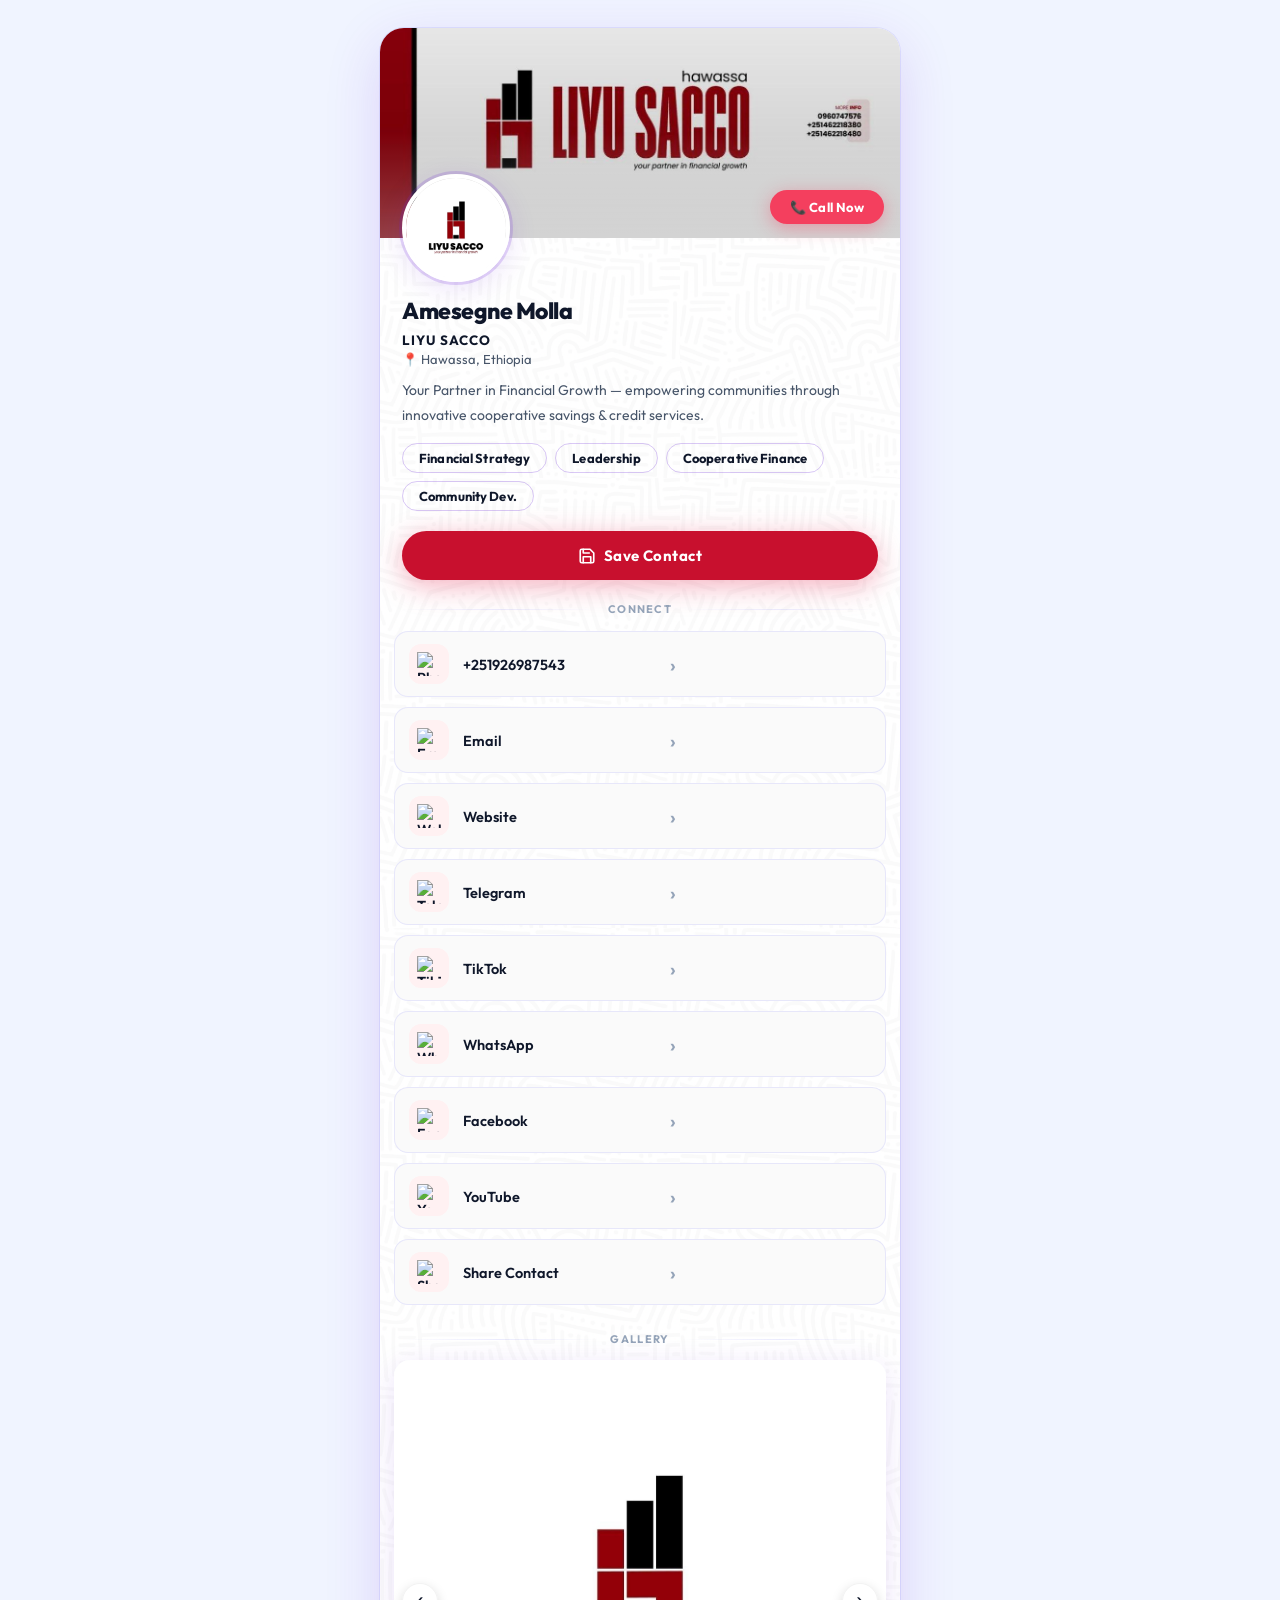
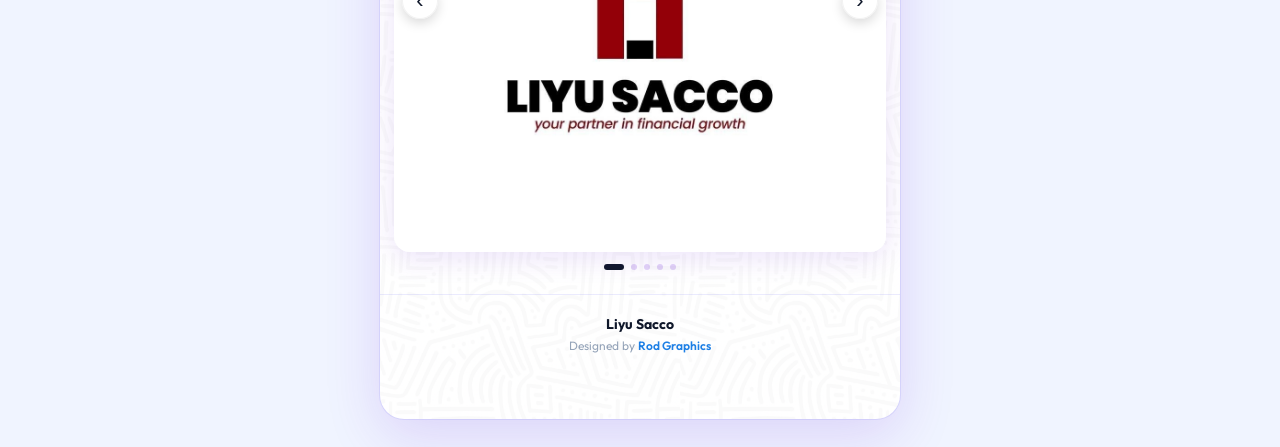
==== profiles/amesegne.html @ be4a0697 "style: change Rod Graphics link color to blue" ====
<!DOCTYPE html>
<html lang="en">

<head>
  <meta charset="UTF-8" />
  <meta name="viewport" content="width=device-width, initial-scale=1.0" />
  <meta name="description"
    content="Tekle Mola — CEO at Liyu Sacco. Your Partner in Financial Growth. Connect on all platforms." />
  <title>Amesegne Molla | Liyu Sacco</title>

  <!-- Preconnect for Google Fonts -->
  <link rel="preconnect" href="https://fonts.googleapis.com" />
  <link rel="preconnect" href="https://fonts.gstatic.com" crossorigin />

  <!-- Premium CSS -->
  <link rel="stylesheet" href="../css/style.css" />

  <!-- Favicon -->
  <link rel="icon" href="../favicon.ico" type="image/x-icon" />
</head>

<body>

  <!-- ── Main Card ── -->
  <div class="container">

    <!-- Cover + Profile Photo -->
    <div class="cover-photo" id="coverPhoto">
      <img src="../images/cover.png" alt="Liyu Sacco Cover" />
      <img src="../images/profile.png" alt="Tekle Mola Profile Photo" class="profile-img" id="profilePhoto"
        data-img="../images/profile.png" />
      <a href="tel:+251926987543" class="call-now">📞 Call Now</a>
    </div>

    <!-- Identity -->
    <div class="role">Amesegne Molla</div>
    <div class="location job-description">Liyu Sacco</div>
    <div class="location">📍 Hawassa, Ethiopia</div>
    <div class="bio">Your Partner in Financial Growth — empowering communities through innovative cooperative savings
      &amp; credit services.</div>



    <!-- Skill Tags -->
    <div class="skill-tags animate-on-scroll">
      <span class="skill-tag">Financial Strategy</span>
      <span class="skill-tag">Leadership</span>
      <span class="skill-tag">Cooperative Finance</span>
      <span class="skill-tag">Community Dev.</span>
    </div>

    <!-- Save Contact -->
    <a href="tel:+251926987543" class="save-contact-btn" id="saveContactBtn">
      <svg width="18" height="18" viewBox="0 0 24 24" fill="none" stroke="currentColor" stroke-width="2.2"
        stroke-linecap="round" stroke-linejoin="round">
        <path d="M19 21H5a2 2 0 0 1-2-2V5a2 2 0 0 1 2-2h11l5 5v11a2 2 0 0 1-2 2z" />
        <polyline points="17,21 17,13 7,13 7,21" />
        <polyline points="7,3 7,8 15,8" />
      </svg>
      Save Contact
    </a>

    <!-- ── Contact & Social Links ── -->
    <div class="section-divider animate-on-scroll">
      <div class="divider-line"></div>
      <div class="divider-label">Connect</div>
      <div class="divider-line"></div>
    </div>

    <div class="link-row animate-on-scroll">
      <a href="tel:+251926987543" id="link-phone">
        <div class="link-icon-wrap"><img src="https://img.icons8.com/ios-filled/50/26e07f/phone.png" alt="Phone" />
        </div>
        <span>+251926987543</span>
        <span class="link-chevron">›</span>
      </a>
    </div>

    <div class="link-row animate-on-scroll">
      <a href="mailto:liyusacco@gmail.com" id="link-email">
        <div class="link-icon-wrap"><img src="https://img.icons8.com/material-rounded/48/FFFFFF/new-post.png"
            alt="Email" /></div>
        <span>Email</span>
        <span class="link-chevron">›</span>
      </a>
    </div>

    <div class="link-row animate-on-scroll">
      <a href="https://liyusacco.com/" target="_blank" id="link-website">
        <div class="link-icon-wrap"><img src="https://img.icons8.com/color/48/internet--v1.png" alt="Website" /></div>
        <span>Website</span>
        <span class="link-chevron">›</span>
      </a>
    </div>

    <div class="link-row animate-on-scroll">
      <a href="https://t.me/+251926987543" target="_blank" id="link-telegram">
        <div class="link-icon-wrap"><img src="https://img.icons8.com/color/48/telegram-app--v1.png" alt="Telegram" />
        </div>
        <span>Telegram</span>
        <span class="link-chevron">›</span>
      </a>
    </div>

    <div class="link-row animate-on-scroll">
      <a href="https://www.tiktok.com/@liyu.saccosltd" target="_blank" id="link-tiktok">
        <div class="link-icon-wrap"><img src="https://img.icons8.com/fluency/48/tiktok.png" alt="TikTok" /></div>
        <span>TikTok</span>
        <span class="link-chevron">›</span>
      </a>
    </div>

    <div class="link-row animate-on-scroll">
      <a href="https://wa.me/+251926987543" target="_blank" id="link-whatsapp">
        <div class="link-icon-wrap"><img src="https://img.icons8.com/color/48/whatsapp--v1.png" alt="WhatsApp" /></div>
        <span>WhatsApp</span>
        <span class="link-chevron">›</span>
      </a>
    </div>

    <div class="link-row animate-on-scroll">
      <a href="https://www.facebook.com/profile.php?id=100063800807650" target="_blank" id="link-facebook">
        <div class="link-icon-wrap"><img src="https://img.icons8.com/color/48/facebook-new.png" alt="Facebook" /></div>
        <span>Facebook</span>
        <span class="link-chevron">›</span>
      </a>
    </div>

    <div class="link-row animate-on-scroll">
      <a href="https://www.youtube.com/@LiyuSacco" target="_blank" id="link-youtube">
        <div class="link-icon-wrap"><img src="https://img.icons8.com/color/48/youtube-play.png" alt="YouTube" /></div>
        <span>YouTube</span>
        <span class="link-chevron">›</span>
      </a>
    </div>

    <!-- Share Contact -->
    <div class="link-row animate-on-scroll">
      <button class="share-btn" id="shareBtn" data-name="Amesegne Molla" data-phone="+251926987543"
        data-website="https://leyucardscards.com.et/profiles/amesegne">
        <div class="link-icon-wrap">
          <img src="https://img.icons8.com/material-rounded/48/FFFFFF/share.png" alt="Share" />
        </div>
        <span>Share Contact</span>
        <span class="link-chevron">›</span>
      </button>
    </div>

    <!-- ── Portfolio Carousel ── -->
    <div class="section-divider animate-on-scroll">
      <div class="divider-line"></div>
      <div class="divider-label">Gallery</div>
      <div class="divider-line"></div>
    </div>

    <div class="portfolio-section animate-on-scroll">
      <h3>Portfolio</h3>
      <div class="carousel-container">
        <button class="carousel-nav prev" id="carouselPrev" aria-label="Previous Slide">‹</button>
        <button class="carousel-nav next" id="carouselNext" aria-label="Next Slide">›</button>
        <div class="carousel" id="clickableCarousel">
          <div class="carousel-track" id="carouselTrack">
            <img src="../images/portfolio1.png" alt="Gallery 1" />
            <img src="../images/portfolio2.png" alt="Gallery 2" />
            <img src="../images/portfolio3.png" alt="Gallery 3" />
            <img src="../images/portfolio4.png" alt="Gallery 4" />
            <img src="../images/portfolio5.png" alt="Gallery 5" />
          </div>
        </div>
        <div class="carousel-dots" id="carouselDots"></div>
      </div>
    </div>

    <!-- ── Branding Footer ── -->
    <div class="branding animate-on-scroll">
      <div class="brand-name">Liyu Sacco</div>
      <div class="brand-desc">
        Designed by <a href="https://rodcards.com.et" target="_blank">Rod Graphics</a>
      </div>
    </div>

    <!-- Modals -->
    <div class="modal" id="coverModal">
      <span class="close-btn" id="closeCover">×</span>
      <img class="modal-content" id="coverModalImg" alt="Cover" />
    </div>

    <div class="modal" id="profileModal">
      <span class="close-btn" id="closeProfile">×</span>
      <img class="modal-content" id="profileModalImg" alt="Profile" />
    </div>

    <div class="modal" id="portfolioModal">
      <span class="close-btn" id="closePortfolio">×</span>
      <img class="modal-content" id="portfolioModalImg" alt="Portfolio" />
    </div>

  </div><!-- /.container -->

  <!-- Toast -->
  <div class="toast" id="toast"></div>

  <!-- JS -->
  <script src="../js/script.js"></script>
</body>

</html>
---- css/style.css ----
/* ===================================================
   RodCards — Bright Premium Design System (Red Accent)
   =================================================== */

@import url('https://fonts.googleapis.com/css2?family=Outfit:wght@300;400;500;600;700;800&family=Inter:wght@300;400;500;600&display=swap');

/* ─── CSS Custom Properties ─────────────────────── */
:root {
  --bg-page: #f0f4ff;
  --bg-card: #ffffff;
  --bg-card-hover: #f8f7ff;
  --accent-1: #0f172a;
  /* Deep black for text and accents */
  --accent-2: #8b5cf6;
  /* Vibrant violet */
  --accent-3: #c4b5fd;
  /* Soft violet */
  --gradient-hero: linear-gradient(135deg, #6d28d9 0%, #0ea5e9 100%);
  --gradient-btn: linear-gradient(135deg, #7c3aed, #4f46e5);
  --gradient-call: linear-gradient(135deg, #0ea5e9, #6d28d9);
  --text-primary: #0f172a;
  --text-secondary: #475569;
  --text-muted: #94a3b8;
  --border: rgba(99, 102, 241, 0.13);
  --shadow-sm: 0 2px 12px rgba(109, 40, 217, 0.07);
  --shadow-md: 0 6px 28px rgba(109, 40, 217, 0.13);
  --shadow-lg: 0 16px 56px rgba(109, 40, 217, 0.16);
  --radius-card: 24px;
  --radius-pill: 999px;
  --transition: 0.26s cubic-bezier(0.4, 0, 0.2, 1);
}

/* ─── Reset & Base ───────────────────────────────── */
*,
*::before,
*::after {
  box-sizing: border-box;
  margin: 0;
  padding: 0;
}

html {
  scroll-behavior: smooth;
}

body {
  font-family: 'Outfit', 'Inter', sans-serif;
  background-color: var(--bg-page);
  color: var(--text-primary);
  min-height: 100vh;
  -webkit-font-smoothing: antialiased;
  overflow-x: hidden;
}

/* ─── Promotion Banner ──────────────────────────── */
.promotion-banner {
  position: relative;
  z-index: 10;
  width: 100%;
  background: var(--gradient-hero);
  color: #fff;
  padding: 11px 20px;
  font-size: 13.5px;
  font-weight: 500;
  text-align: center;
  letter-spacing: 0.01em;
  animation: bannerSlideDown 0.5s ease both;
}

@keyframes bannerSlideDown {
  from {
    transform: translateY(-100%);
    opacity: 0;
  }

  to {
    transform: translateY(0);
    opacity: 1;
  }
}

.promotion-banner a {
  color: #fff;
  font-weight: 700;
  text-decoration: underline;
  text-underline-offset: 3px;
  transition: opacity var(--transition);
}

.promotion-banner a:hover {
  opacity: 0.80;
}

/* ─── Main Container ────────────────────────────── */
.container {
  position: relative;
  z-index: 1;
  width: 100%;
  max-width: 100%;
  background-color: var(--bg-card);
  background-image: url('../images/background.png');
  background-repeat: repeat;
  background-size: 300px;
  padding-bottom: 40px;
}

@media (min-width: 600px) {
  .container {
    max-width: 520px;
    margin: 28px auto;
    border-radius: var(--radius-card);
    box-shadow: var(--shadow-lg), 0 0 0 1px var(--border);
    overflow: hidden;
  }
}

/* ─── Cover Photo ───────────────────────────────── */
.cover-photo {
  position: relative;
  width: 100%;
  height: 210px;
  overflow: visible;
  cursor: pointer;
  flex-shrink: 0;
}

.cover-photo img:first-child {
  width: 100%;
  height: 100%;
  object-fit: cover;
  display: block;
}

/* Subtle bottom gradient */
.cover-photo::after {
  content: '';
  position: absolute;
  inset: 0;
  background: linear-gradient(to bottom, transparent 50%, rgba(255, 255, 255, 0.25) 100%);
  pointer-events: none;
}

/* ─── Profile Photo ─────────────────────────────── */
.profile-img {
  width: 108px;
  height: 108px;
  border-radius: 50%;
  object-fit: cover;
  position: absolute;
  bottom: -44px;
  left: 22px;
  cursor: pointer;
  z-index: 5;
  border: 4px solid #fff;
  box-shadow: var(--shadow-md), 0 0 0 3px rgba(109, 40, 217, 0.18);
  transition: transform var(--transition), box-shadow var(--transition);
  animation: profilePulse 3.5s ease-in-out infinite;
}

@keyframes profilePulse {

  0%,
  100% {
    box-shadow: var(--shadow-md), 0 0 0 3px rgba(109, 40, 217, 0.20);
  }

  50% {
    box-shadow: var(--shadow-md), 0 0 0 6px rgba(14, 165, 233, 0.18);
  }
}

.profile-img:hover {
  transform: scale(1.06);
  box-shadow: var(--shadow-lg), 0 0 0 4px rgba(109, 40, 217, 0.32);
}

/* ─── Call Now Button ───────────────────────────── */
.call-now {
  position: absolute;
  bottom: 14px;
  right: 16px;
  z-index: 10;
  background-color: #f43f5e;
  color: #fff;
  padding: 9px 20px;
  border-radius: var(--radius-pill);
  font-weight: 700;
  font-size: 13px;
  text-decoration: none;
  letter-spacing: 0.03em;
  box-shadow: 0 4px 18px rgba(244, 63, 94, 0.40);
  transition: transform var(--transition), box-shadow var(--transition);
}

.call-now:hover {
  transform: translateY(-2px) scale(1.03);
  box-shadow: 0 8px 28px rgba(244, 63, 94, 0.55);
}

/* ─── Identity ───────────────────────────────────── */
.role {
  margin-top: 58px;
  padding: 0 22px;
  font-size: 23px;
  font-weight: 800;
  color: var(--text-primary);
  letter-spacing: -0.02em;
  animation: fadeInUp 0.45s 0.08s ease both;
}

.location.job-description {
  padding: 4px 22px 0;
  font-size: 13.5px;
  font-weight: 700;
  color: var(--accent-1);
  font-style: normal;
  text-transform: uppercase;
  letter-spacing: 0.07em;
  animation: fadeInUp 0.45s 0.14s ease both;
}

.location {
  padding: 0 22px;
  font-size: 13px;
  font-style: normal;
  color: var(--text-secondary);
  margin-top: 2px;
  animation: fadeInUp 0.45s 0.18s ease both;
}

.bio {
  margin: 11px 22px 0;
  font-size: 14px;
  color: var(--text-secondary);
  line-height: 1.75;
  animation: fadeInUp 0.45s 0.22s ease both;
}

@keyframes fadeInUp {
  from {
    opacity: 0;
    transform: translateY(14px);
  }

  to {
    opacity: 1;
    transform: translateY(0);
  }
}

/* ─── Skill Tags ────────────────────────────────── */
.skill-tags {
  display: flex;
  flex-wrap: wrap;
  gap: 8px;
  padding: 16px 22px 0;
  animation: fadeInUp 0.45s 0.26s ease both;
}

.skill-tag {
  padding: 6px 16px;
  background: transparent;
  border: 1px solid rgba(109, 40, 217, 0.25);
  border-radius: var(--radius-pill);
  font-size: 13px;
  font-weight: 700;
  color: var(--accent-1);
  letter-spacing: 0.01em;
  transition: background var(--transition), transform var(--transition);
}

.skill-tag:hover {
  background: #f5f3ff;
  border-color: rgba(109, 40, 217, 0.40);
  transform: translateY(-1px);
}

/* ─── Save Contact Button ───────────────────────── */
.save-contact-btn {
  display: flex;
  align-items: center;
  justify-content: center;
  gap: 8px;
  margin: 20px 22px 0;
  padding: 15px 28px;
  background-color: #c8102e;
  color: #fff;
  font-family: 'Outfit', sans-serif;
  font-size: 15px;
  font-weight: 700;
  border-radius: var(--radius-pill);
  text-decoration: none;
  letter-spacing: 0.03em;
  box-shadow: 0 6px 28px rgba(225, 29, 72, 0.35);
  transition: transform var(--transition), box-shadow var(--transition);
  animation: fadeInUp 0.45s 0.30s ease both;
  position: relative;
  overflow: hidden;
}

.save-contact-btn::before {
  content: '';
  position: absolute;
  top: -50%;
  left: -60%;
  width: 50%;
  height: 200%;
  background: rgba(255, 255, 255, 0.18);
  transform: skewX(-20deg);
  transition: left 0.5s ease;
}

.save-contact-btn:hover {
  transform: translateY(-2px);
  box-shadow: 0 12px 36px rgba(225, 29, 72, 0.50);
}

.save-contact-btn:hover::before {
  left: 160%;
}

/* ─── Section Divider ───────────────────────────── */
.section-divider {
  display: flex;
  align-items: center;
  gap: 12px;
  padding: 22px 22px 10px;
}

.section-divider .divider-line {
  flex: 1;
  height: 1px;
  background: linear-gradient(to right, transparent, var(--border), transparent);
}

.section-divider .divider-label {
  font-size: 11px;
  font-weight: 700;
  color: var(--text-muted);
  text-transform: uppercase;
  letter-spacing: 0.12em;
}

/* ─── Link Rows ─────────────────────────────────── */
.link-row {
  padding: 5px 14px;
}

.link-row a,
.link-row .share-btn {
  display: flex;
  align-items: center;
  padding: 12px 14px;
  background: #fafafa;
  border: 1px solid var(--border);
  border-radius: 14px;
  text-decoration: none;
  color: var(--text-primary);
  font-weight: 600;
  font-size: 14.5px;
  font-family: 'Outfit', sans-serif;
  cursor: pointer;
  width: 100%;
  transition: background var(--transition), border-color var(--transition),
    transform var(--transition), box-shadow var(--transition);
  position: relative;
  overflow: hidden;
}

.link-row a:hover,
.link-row .share-btn:hover {
  background: var(--bg-card-hover);
  border-color: rgba(109, 40, 217, 0.28);
  transform: translateX(4px);
  box-shadow: var(--shadow-sm);
}

/* Icon wrapper */
.link-icon-wrap {
  width: 40px;
  height: 40px;
  border-radius: 12px;
  background: #fff1f2;
  display: flex;
  align-items: center;
  justify-content: center;
  flex-shrink: 0;
  margin-right: 14px;
  transition: background var(--transition);
}

.link-row a:hover .link-icon-wrap,
.link-row .share-btn:hover .link-icon-wrap {
  background: #ede9fe;
}

.link-row img {
  width: 24px;
  height: 24px;
  object-fit: contain;
}

.link-row span {
  flex: 1;
  text-align: left;
}

/* Chevron */
.link-chevron {
  color: var(--text-muted);
  font-size: 20px;
  transition: transform var(--transition), color var(--transition);
  margin-left: 6px;
}

.link-row a:hover .link-chevron,
.link-row .share-btn:hover .link-chevron {
  transform: translateX(3px);
  color: var(--accent-1);
}

/* ─── Banking Section ───────────────────────────── */
.banking-section {
  margin: 4px 14px;
  background: #fafafa;
  border: 1px solid var(--border);
  border-radius: 14px;
  overflow: hidden;
}

#bankingBtn {
  display: flex;
  align-items: center;
  justify-content: space-between;
  width: 100%;
  padding: 14px 16px;
  background: none;
  border: none;
  color: var(--text-primary);
  font-family: 'Outfit', sans-serif;
  font-size: 14.5px;
  font-weight: 600;
  cursor: pointer;
  transition: background var(--transition);
}

#bankingBtn:hover {
  background: #f3f0ff;
}

.banking-icon {
  display: flex;
  align-items: center;
  gap: 12px;
}

.bank-chevron {
  font-size: 20px;
  color: var(--text-muted);
  transition: transform var(--transition);
}

.bank-chevron.open {
  transform: rotate(180deg);
}

.bank-details {
  display: none;
  padding: 4px 16px 16px;
  border-top: 1px solid var(--border);
  animation: slideDown 0.28s ease;
}

@keyframes slideDown {
  from {
    opacity: 0;
    transform: translateY(-8px);
  }

  to {
    opacity: 1;
    transform: translateY(0);
  }
}

.bank-details.show {
  display: block;
}

.bank-detail-row {
  display: flex;
  justify-content: space-between;
  align-items: center;
  padding: 10px 0;
  border-bottom: 1px solid rgba(99, 102, 241, 0.06);
}

.bank-detail-row:last-child {
  border-bottom: none;
}

.bank-detail-label {
  color: var(--text-muted);
  font-size: 11px;
  font-weight: 600;
  text-transform: uppercase;
  letter-spacing: 0.07em;
}

.bank-detail-value {
  color: var(--text-primary);
  font-weight: 700;
  font-size: 14px;
}

.copy-btn {
  background: #f3f0ff;
  border: 1px solid rgba(109, 40, 217, 0.20);
  border-radius: 8px;
  color: var(--accent-1);
  font-size: 11px;
  font-weight: 700;
  padding: 4px 10px;
  cursor: pointer;
  font-family: 'Outfit', sans-serif;
  letter-spacing: 0.04em;
  transition: background var(--transition);
  margin-left: 10px;
  flex-shrink: 0;
}

.copy-btn:hover {
  background: #ede9fe;
}

/* ─── Portfolio / Carousel ──────────────────────── */
.portfolio-section {
  padding: 0 14px;
  margin-top: 4px;
}

.portfolio-section h3 {
  display: none;
}

.carousel-container {
  position: relative;
  width: 100%;
}

.carousel {
  width: 100%;
  border-radius: 16px;
  overflow: hidden;
  position: relative;
  aspect-ratio: 1 / 1;
  background: #f8fafc;
  cursor: pointer;
  box-shadow: var(--shadow-md);
}

.carousel-track {
  display: flex;
  position: absolute;
  top: 0;
  left: 0;
  width: 1000%;
  height: 100%;
  transition: transform 0.55s cubic-bezier(0.4, 0, 0.2, 1);
}

.carousel-track img {
  width: 10%;
  height: 100%;
  object-fit: cover;
  flex-shrink: 0;
  background: #f8fafc;
}

@media (min-width: 600px) {
  .carousel-track img {
    object-fit: contain;
  }
}

/* Dots */
.carousel-dots {
  display: flex;
  justify-content: center;
  gap: 7px;
  margin-top: 12px;
}

.carousel-dot {
  width: 6px;
  height: 6px;
  border-radius: 50%;
  background: rgba(109, 40, 217, 0.20);
  border: none;
  padding: 0;
  cursor: pointer;
  transition: background 0.3s, width 0.3s;
}

.carousel-dot.active {
  width: 20px;
  border-radius: 3px;
  background: var(--accent-1);
}

/* Carousel Nav Arrows */
.carousel-nav {
  position: absolute;
  top: calc(50% - 14px);
  transform: translateY(-50%);
  width: 36px;
  height: 36px;
  background: rgba(255, 255, 255, 0.9);
  color: var(--accent-1);
  border: 1px solid rgba(0,0,0,0.05);
  border-radius: 50%;
  box-shadow: 0 4px 12px rgba(0,0,0,0.15);
  z-index: 10;
  cursor: pointer;
  display: flex;
  align-items: center;
  justify-content: center;
  font-size: 22px;
  line-height: 1;
  transition: background var(--transition), transform var(--transition);
}

.carousel-nav:hover {
  background: #fff;
  transform: translateY(-50%) scale(1.1);
}

.carousel-nav.prev {
  left: 8px;
}

.carousel-nav.next {
  right: 8px;
}

/* Hover overlay */
.carousel::after {
  content: 'View Portfolio ↗';
  position: absolute;
  bottom: 0;
  left: 0;
  right: 0;
  padding: 22px;
  background: linear-gradient(to top, rgba(109, 40, 217, 0.65) 0%, transparent 100%);
  color: #fff;
  font-size: 13px;
  font-weight: 700;
  text-align: center;
  letter-spacing: 0.04em;
  opacity: 0;
  transition: opacity var(--transition);
}

.carousel:hover::after {
  opacity: 1;
}

/* ─── Branding Footer ───────────────────────────── */
.branding {
  margin: 24px 0 4px;
  text-align: center;
  padding: 20px 22px 22px;
  border-top: 1px solid var(--border);
}

.logo {
  width: 60px;
  height: auto;
  margin-bottom: 8px;
  transition: transform var(--transition);
}

.logo:hover {
  transform: scale(1.08);
}

.brand-name {
  font-size: 14px;
  font-weight: 700;
  color: var(--text-primary);
}

.brand-desc {
  margin-top: 5px;
  font-size: 12px;
  color: var(--text-muted);
}

.brand-desc a {
  color: #1d7fe5;
  text-decoration: none;
  font-weight: 600;
  transition: color var(--transition);
}

.brand-desc a:hover {
  color: #1461b8;
}

.branding a {
  text-decoration: none;
}

/* ─── Modals — fixed to VIEWPORT ───────────────── */
.modal {
  display: none;
  position: fixed;
  top: 0;
  left: 0;
  width: 100vw;
  height: 100vh;
  z-index: 9999;
  background: rgba(15, 23, 42, 0.75);
  backdrop-filter: blur(10px);
  -webkit-backdrop-filter: blur(10px);
  align-items: center;
  justify-content: center;
}

.modal[style*="flex"] {
  display: flex !important;
}

.modal-content {
  max-width: min(88vw, 520px);
  max-height: 82vh;
  width: auto;
  height: auto;
  object-fit: contain;
  border-radius: 18px;
  box-shadow: 0 24px 80px rgba(0, 0, 0, 0.45);
  animation: modalScaleIn 0.32s cubic-bezier(0.34, 1.56, 0.64, 1) both;
}

@keyframes modalScaleIn {
  from {
    transform: scale(0.82);
    opacity: 0;
  }

  to {
    transform: scale(1);
    opacity: 1;
  }
}

.close-btn {
  position: fixed;
  top: 18px;
  right: 18px;
  width: 38px;
  height: 38px;
  border-radius: 50%;
  background: rgba(255, 255, 255, 0.20);
  backdrop-filter: blur(6px);
  color: #fff;
  font-size: 22px;
  font-weight: 700;
  cursor: pointer;
  display: flex;
  align-items: center;
  justify-content: center;
  line-height: 1;
  z-index: 10000;
  transition: background var(--transition);
}

.close-btn:hover {
  background: rgba(255, 255, 255, 0.35);
}

/* ─── Scroll Animations ─────────────────────────── */
.animate-on-scroll {
  opacity: 0;
  transform: translateY(16px);
  transition: opacity 0.48s ease, transform 0.48s ease;
}

.animate-on-scroll.visible {
  opacity: 1;
  transform: translateY(0);
}

/* ─── Ripple ─────────────────────────────────────── */
.ripple {
  position: absolute;
  border-radius: 50%;
  width: 100px;
  height: 100px;
  background: rgba(109, 40, 217, 0.12);
  transform: scale(0);
  animation: rippleAnim 0.55s linear;
  pointer-events: none;
}

@keyframes rippleAnim {
  to {
    transform: scale(4);
    opacity: 0;
  }
}

/* ─── Toast ──────────────────────────────────────── */
.toast {
  position: fixed;
  bottom: 28px;
  left: 50%;
  transform: translateX(-50%) translateY(80px);
  background: #0f172a;
  color: #f8fafc;
  font-family: 'Outfit', sans-serif;
  font-size: 13px;
  font-weight: 500;
  padding: 10px 22px;
  border-radius: var(--radius-pill);
  z-index: 99999;
  transition: transform 0.4s cubic-bezier(0.34, 1.56, 0.64, 1), opacity 0.3s ease;
  opacity: 0;
  pointer-events: none;
  box-shadow: 0 8px 32px rgba(0, 0, 0, 0.18);
}

.toast.visible {
  transform: translateX(-50%) translateY(0);
  opacity: 1;
}
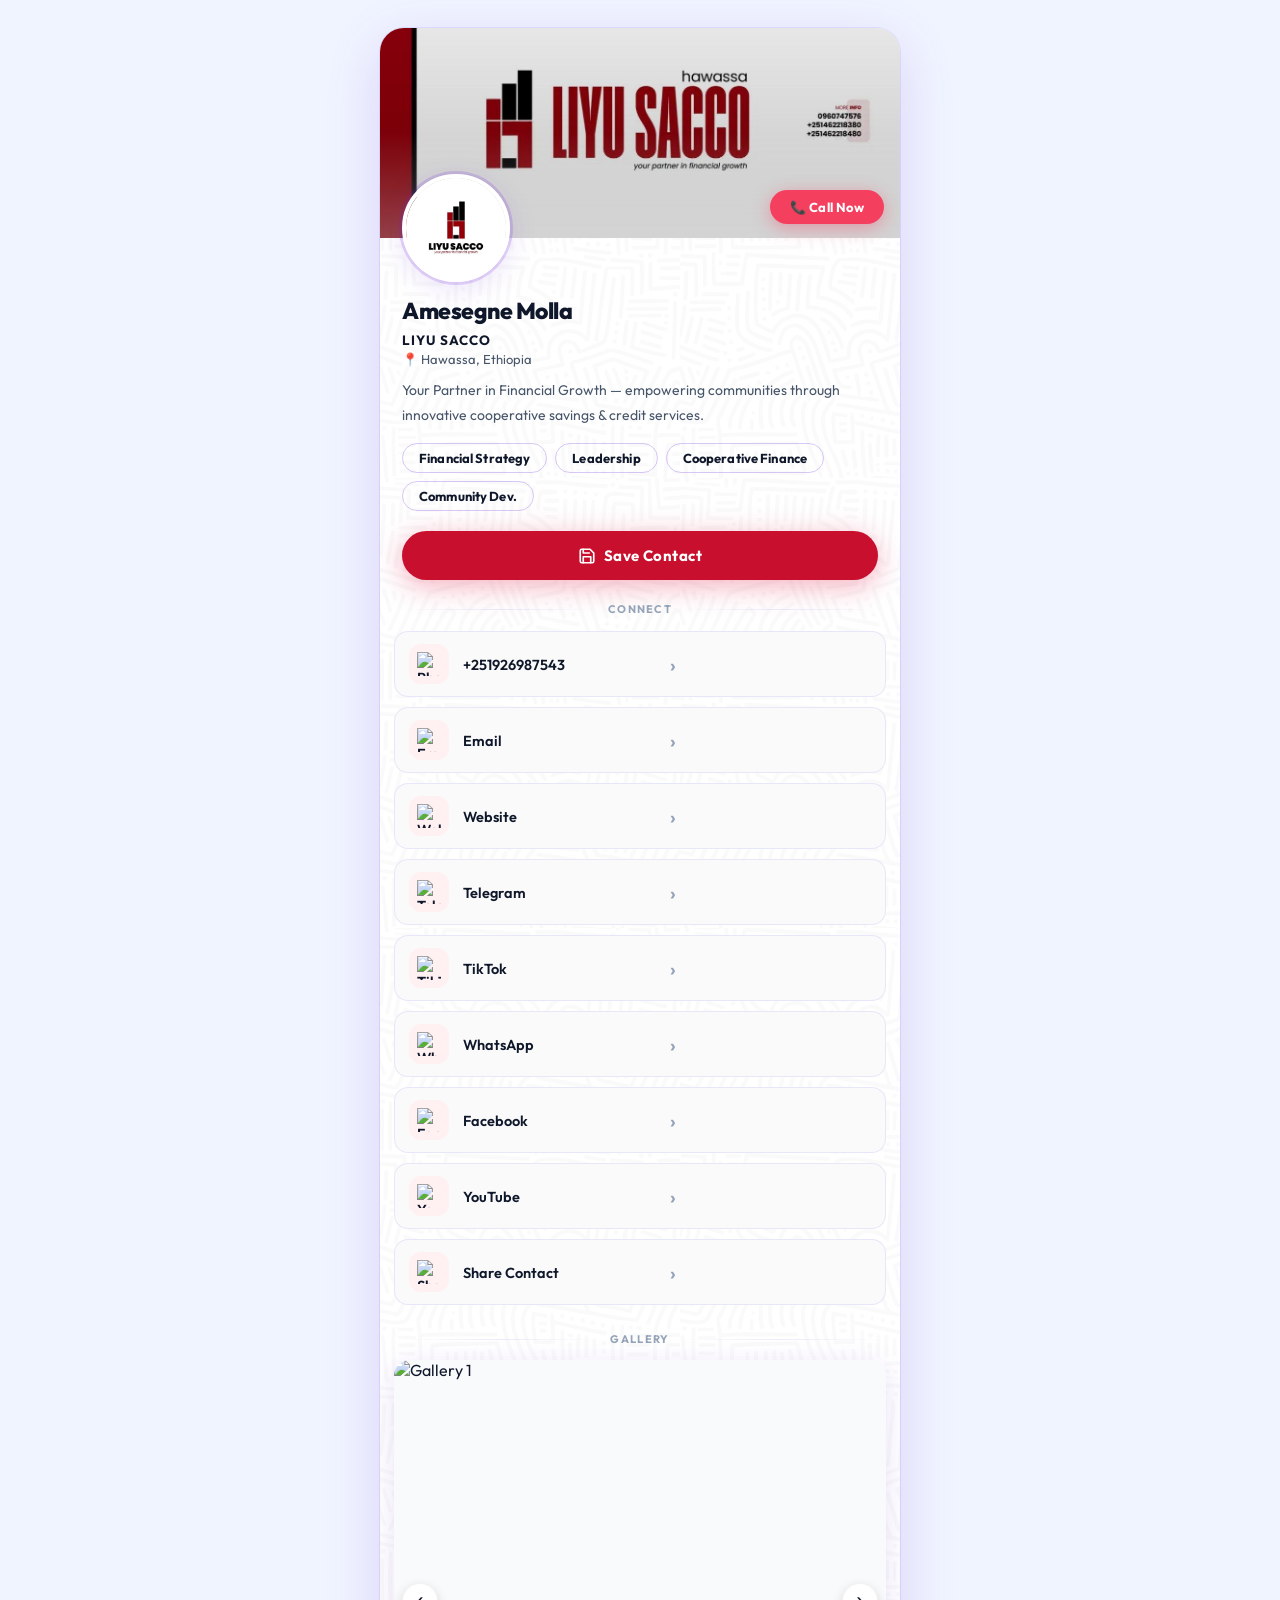
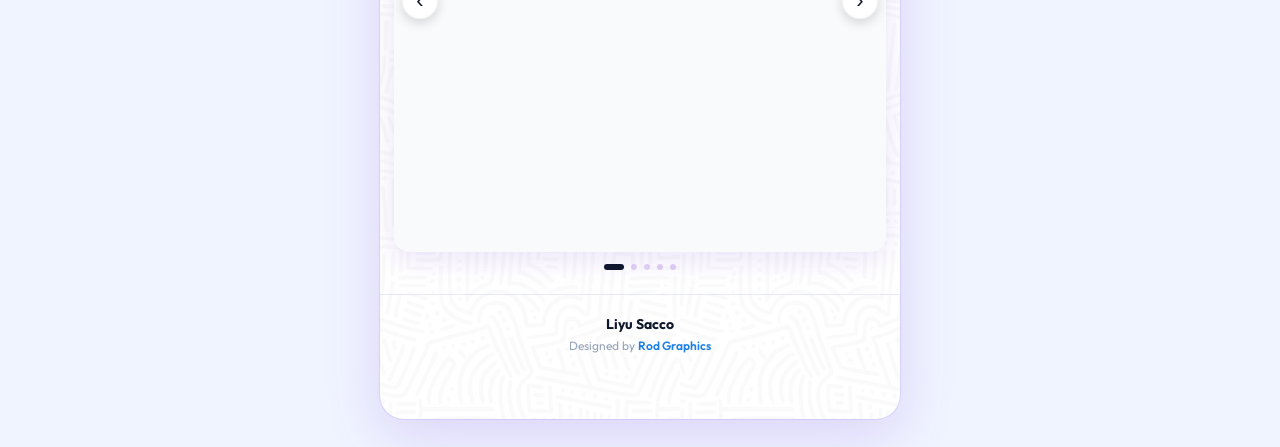
==== commit 0d709453: "Update amesegne.html" ====
--- a/profiles/amesegne.html
+++ b/profiles/amesegne.html
@@ -160,11 +160,11 @@
         <button class="carousel-nav next" id="carouselNext" aria-label="Next Slide">›</button>
         <div class="carousel" id="clickableCarousel">
           <div class="carousel-track" id="carouselTrack">
-            <img src="../images/portfolio1.png" alt="Gallery 1" />
-            <img src="../images/portfolio2.png" alt="Gallery 2" />
-            <img src="../images/portfolio3.png" alt="Gallery 3" />
-            <img src="../images/portfolio4.png" alt="Gallery 4" />
-            <img src="../images/portfolio5.png" alt="Gallery 5" />
+            <img src="../images/amesegnemportfolio1.jpg" alt="Gallery 1" />
+            <img src="../images/amesegnemportfolio2.jpg" alt="Gallery 2" />
+            <img src="../images/amesegnemportfolio3.jpg" alt="Gallery 3" />
+            <img src="../images/amesegnemportfolio4.jpg" alt="Gallery 4" />
+            <img src="../images/amesegnemportfolio5.jpg" alt="Gallery 5" />
           </div>
         </div>
         <div class="carousel-dots" id="carouselDots"></div>
@@ -204,4 +204,4 @@
   <script src="../js/script.js"></script>
 </body>
 
-</html>+</html>
